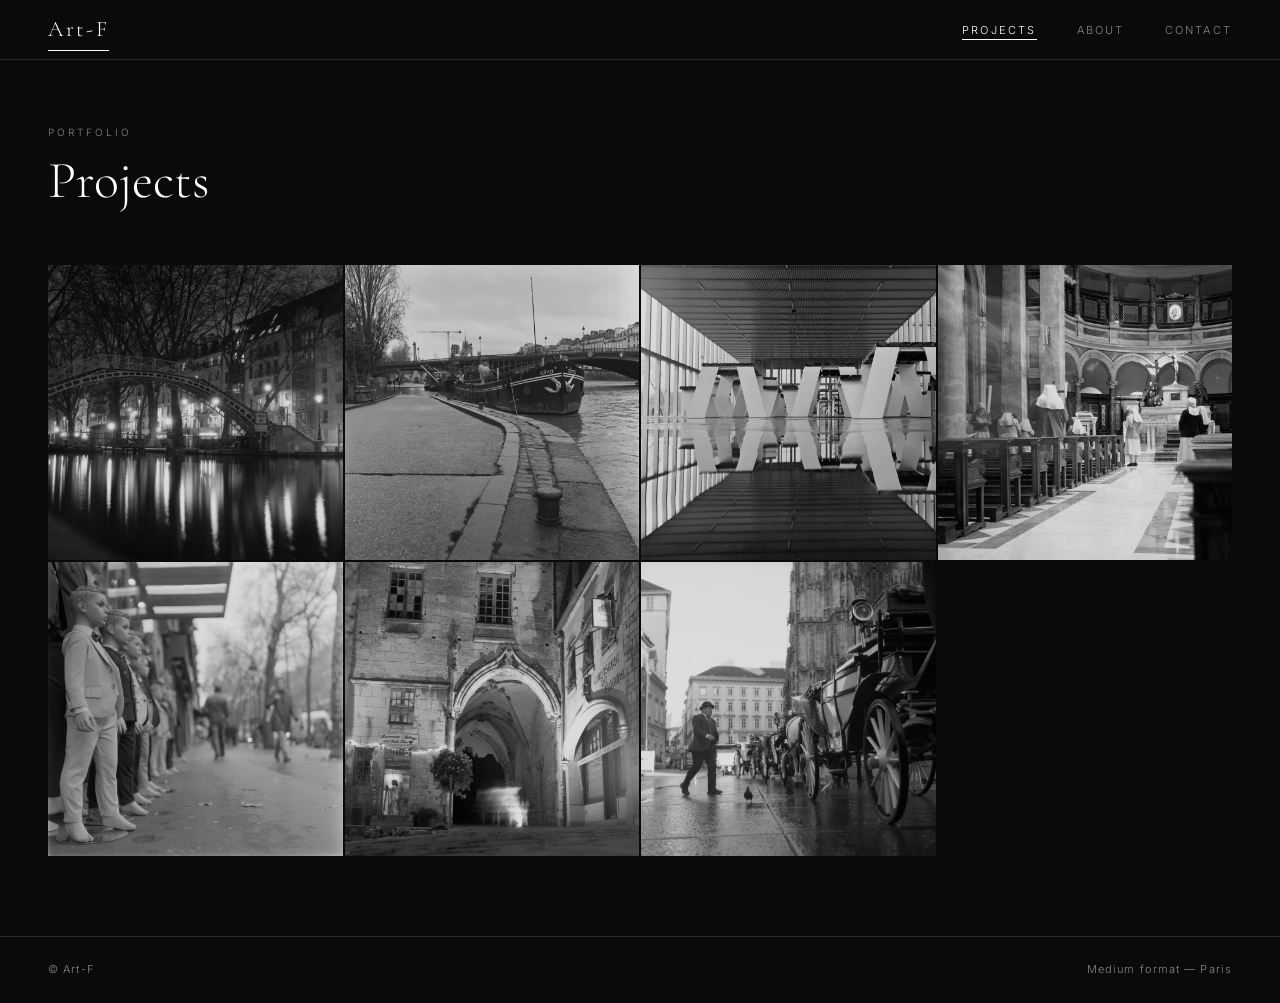
==== index.html @ 3a1bc7b4 "Initial commit" ====
<!DOCTYPE html>
<html lang="en">
<head>
  <meta charset="UTF-8">
  <meta name="viewport" content="width=device-width, initial-scale=1.0">
  <title>Art-F — Projects</title>
  <link rel="preconnect" href="https://fonts.googleapis.com">
  <link rel="preconnect" href="https://fonts.gstatic.com" crossorigin>
  <link href="https://fonts.googleapis.com/css2?family=Cormorant+Garamond:ital,wght@0,300;0,400;1,300&family=Inter:wght@300;400&display=swap" rel="stylesheet">
  <link rel="stylesheet" href="style.css">
</head>
<body>

<nav>
  <a href="index.html" class="nav-logo">Art-F</a>
  <ul class="nav-links">
    <li><a href="index.html" class="active">Projects</a></li>
    <li><a href="about.html">About</a></li>
    <li><a href="contact.html">Contact</a></li>
  </ul>
</nav>

<main class="page-projects">
  <p class="section-eyebrow">Portfolio</p>
  <h1 class="section-title">Projects</h1>
  <div class="series-grid" id="series-grid"></div>
</main>

<!-- LIGHTBOX -->
<div class="lightbox" id="lightbox">
  <div class="lightbox-header">
    <span class="lightbox-series-name" id="lb-title"></span>
    <button class="lightbox-close" id="lb-close">✕</button>
  </div>
  <div class="carousel">
    <button class="carousel-btn prev" id="btn-prev">&#8592;</button>
    <div class="carousel-track" id="carousel-track"></div>
    <button class="carousel-btn next" id="btn-next">&#8594;</button>
  </div>
  <div class="lightbox-footer" id="dots"></div>
</div>

<footer>
  <span>© Art-F</span>
  <span>Medium format — Paris</span>
</footer>

<script src="series.js"></script>
<script src="carousel.js"></script>
</body>
</html>
---- style.css ----
*, *::before, *::after { box-sizing: border-box; margin: 0; padding: 0; }

:root {
  --bg:      #0a0a0a;
  --surface: #161616;
  --border:  #2a2a2a;
  --text:    #f0f0f0;
  --muted:   #888888;
  --white:   #ffffff;
  --nav-h:   60px;
}

html { scroll-behavior: smooth; }

body {
  background: var(--bg);
  color: var(--text);
  font-family: 'Inter', sans-serif;
  font-weight: 300;
  font-size: 14px;
  line-height: 1.6;
  min-height: 100vh;
  display: flex;
  flex-direction: column;
}

main { flex: 1; }

/* ── NAV ── */
nav {
  position: sticky;
  top: 0;
  height: var(--nav-h);
  background: var(--bg);
  border-bottom: 1px solid var(--border);
  display: flex;
  align-items: center;
  justify-content: space-between;
  padding: 0 48px;
  z-index: 100;
}

.nav-logo {
  font-family: 'Cormorant Garamond', serif;
  font-weight: 300;
  font-size: 22px;
  letter-spacing: 0.12em;
  color: var(--white);
  text-decoration: none;
  position: relative;
}

.nav-logo::after {
  content: '';
  position: absolute;
  bottom: -4px; left: 0;
  height: 1px;
  background: var(--white);
  width: 0;
  animation: rule-draw 1.2s ease forwards 0.3s;
}

@keyframes rule-draw { to { width: 100%; } }

.nav-links {
  display: flex;
  gap: 40px;
  list-style: none;
}

.nav-links a {
  color: var(--muted);
  text-decoration: none;
  font-size: 11px;
  letter-spacing: 0.2em;
  text-transform: uppercase;
  transition: color 0.2s;
}

.nav-links a:hover,
.nav-links a.active { color: var(--white); }

.nav-links a.active {
  border-bottom: 1px solid var(--white);
  padding-bottom: 2px;
}

/* ── PAGE PADDING ── */
.page-projects,
.page-about,
.page-contact {
  padding: 64px 48px 80px;
}

.page-about  { background: var(--surface); }
.page-contact { background: var(--bg); }

/* ── COMMON HEADINGS ── */
.section-eyebrow {
  font-size: 10px;
  letter-spacing: 0.3em;
  text-transform: uppercase;
  color: var(--muted);
  margin-bottom: 12px;
}

.section-title {
  font-family: 'Cormorant Garamond', serif;
  font-weight: 300;
  font-size: clamp(32px, 5vw, 52px);
  color: var(--white);
  line-height: 1.1;
  margin-bottom: 56px;
}

/* ── PROJECTS GRID ── */
.series-grid {
  display: grid;
  grid-template-columns: repeat(auto-fill, minmax(280px, 1fr));
  gap: 2px;
}

.series-card {
  position: relative;
  aspect-ratio: 1;
  overflow: hidden;
  cursor: pointer;
  background: var(--surface);
}

.series-card img {
  width: 100%;
  height: 100%;
  object-fit: cover;
  display: block;
  filter: grayscale(100%);
  transition: transform 0.6s ease, opacity 0.3s ease;
  opacity: 0.85;
}

.series-card:hover img { transform: scale(1.04); opacity: 1; }

.series-card-label {
  position: absolute;
  bottom: 0; left: 0; right: 0;
  padding: 40px 20px 20px;
  background: linear-gradient(transparent, rgba(0,0,0,0.85));
  opacity: 0;
  transition: opacity 0.3s ease;
}

.series-card:hover .series-card-label { opacity: 1; }

.series-card-title {
  font-family: 'Cormorant Garamond', serif;
  font-weight: 300;
  font-size: 20px;
  color: var(--white);
  letter-spacing: 0.05em;
}

.series-card-sub {
  font-size: 10px;
  letter-spacing: 0.2em;
  text-transform: uppercase;
  color: var(--muted);
  margin-top: 4px;
}

/* ── LIGHTBOX ── */
.lightbox {
  display: none;
  position: fixed;
  inset: 0;
  background: rgba(0,0,0,0.96);
  z-index: 200;
  flex-direction: column;
  align-items: center;
  justify-content: center;
}

.lightbox.active { display: flex; }

.lightbox-header {
  position: absolute;
  top: 0; left: 0; right: 0;
  height: var(--nav-h);
  display: flex;
  align-items: center;
  justify-content: space-between;
  padding: 0 32px;
  border-bottom: 1px solid var(--border);
}

.lightbox-series-name {
  font-family: 'Cormorant Garamond', serif;
  font-weight: 300;
  font-size: 18px;
  color: var(--white);
  letter-spacing: 0.08em;
}

.lightbox-close {
  background: none;
  border: none;
  color: var(--muted);
  font-size: 22px;
  cursor: pointer;
  transition: color 0.2s;
  font-family: 'Inter', sans-serif;
}

.lightbox-close:hover { color: var(--white); }

.carousel {
  width: 100%;
  max-width: 100%;
  padding: 0 56px;
  position: relative;
  display: flex;
  align-items: center;
  justify-content: center;
}

.carousel-track {
  width: 100%;
  max-height: calc(100vh - 120px);
  display: flex;
  align-items: center;
  justify-content: center;
}

.carousel-slide {
  display: none;
  flex-direction: column;
  align-items: center;
  gap: 16px;
  width: 100%;
}

.carousel-slide.active { display: flex; }

.carousel-slide img {
  max-height: calc(100vh - 130px);
  max-width: calc(100vw - 120px);
  object-fit: contain;
  filter: grayscale(100%);
  display: block;
}

.carousel-caption {
  font-size: 11px;
  letter-spacing: 0.15em;
  color: var(--muted);
  text-transform: uppercase;
  text-align: center;
}

.carousel-btn {
  position: absolute;
  top: 50%;
  transform: translateY(-50%);
  background: none;
  border: 1px solid var(--border);
  color: var(--muted);
  width: 40px; height: 40px;
  cursor: pointer;
  font-size: 16px;
  transition: border-color 0.2s, color 0.2s;
  display: flex; align-items: center; justify-content: center;
}

.carousel-btn:hover { border-color: var(--white); color: var(--white); }
.carousel-btn.prev  { left: 8px; }
.carousel-btn.next  { right: 8px; }

.lightbox-footer {
  position: absolute;
  bottom: 0; left: 0; right: 0;
  height: 56px;
  display: flex;
  align-items: center;
  justify-content: center;
  gap: 8px;
  border-top: 1px solid var(--border);
}

.dot {
  width: 5px; height: 5px;
  border-radius: 50%;
  background: var(--border);
  cursor: pointer;
  transition: background 0.2s;
  border: none;
}

.dot.active { background: var(--white); }

/* ── ABOUT ── */
.about-layout {
  display: grid;
  grid-template-columns: 1fr 1fr;
  gap: 80px;
  max-width: 960px;
}

.about-text p {
  color: var(--muted);
  margin-bottom: 20px;
  line-height: 1.8;
}

.about-text p strong { color: var(--text); font-weight: 400; }

.about-meta { border-top: 1px solid var(--border); padding-top: 32px; }

.meta-row {
  display: flex;
  justify-content: space-between;
  padding: 12px 0;
  border-bottom: 1px solid var(--border);
  font-size: 12px;
}

.meta-label {
  color: var(--muted);
  letter-spacing: 0.1em;
  text-transform: uppercase;
  font-size: 10px;
}

.meta-value { color: var(--text); }

.about-layout-3col {
  grid-template-columns: 1fr 1fr auto;
  gap: 60px;
  align-items: start;
}

.about-portrait {
  width: 360px;
}

.about-portrait img {
  width: 100%;
  display: block;
  filter: grayscale(100%);
  opacity: 0.9;
}

@media (max-width: 900px) {
  .about-layout-3col {
    grid-template-columns: 1fr;
  }
  .about-portrait { width: 100%; max-width: 320px; }
}

/* ── CONTACT ── */
.contact-layout { max-width: 480px; }

.contact-intro {
  color: var(--muted);
  margin-bottom: 40px;
  line-height: 1.8;
}

.contact-links { display: flex; flex-direction: column; }

.contact-link {
  display: flex;
  justify-content: space-between;
  align-items: center;
  padding: 18px 0;
  border-bottom: 1px solid var(--border);
  text-decoration: none;
  color: var(--text);
  font-size: 13px;
  letter-spacing: 0.05em;
  transition: color 0.2s;
}

.contact-link:first-child { border-top: 1px solid var(--border); }
.contact-link:hover { color: var(--white); }

.contact-link-arrow {
  color: var(--muted);
  font-size: 16px;
  transition: transform 0.2s, color 0.2s;
}

.contact-link:hover .contact-link-arrow { transform: translateX(4px); color: var(--white); }

/* ── FOOTER ── */
footer {
  padding: 24px 48px;
  border-top: 1px solid var(--border);
  display: flex;
  justify-content: space-between;
}

footer span { font-size: 11px; color: var(--muted); letter-spacing: 0.1em; }

/* ── RESPONSIVE ── */
@media (max-width: 640px) {
  nav, .page-projects, .page-about, .page-contact, footer { padding-left: 24px; padding-right: 24px; }
  .about-layout { grid-template-columns: 1fr; gap: 40px; }
  .carousel { padding: 0 48px; }
}

@media (prefers-reduced-motion: reduce) {
  .nav-logo::after { animation: none; width: 100%; }
  * { transition: none !important; }
}
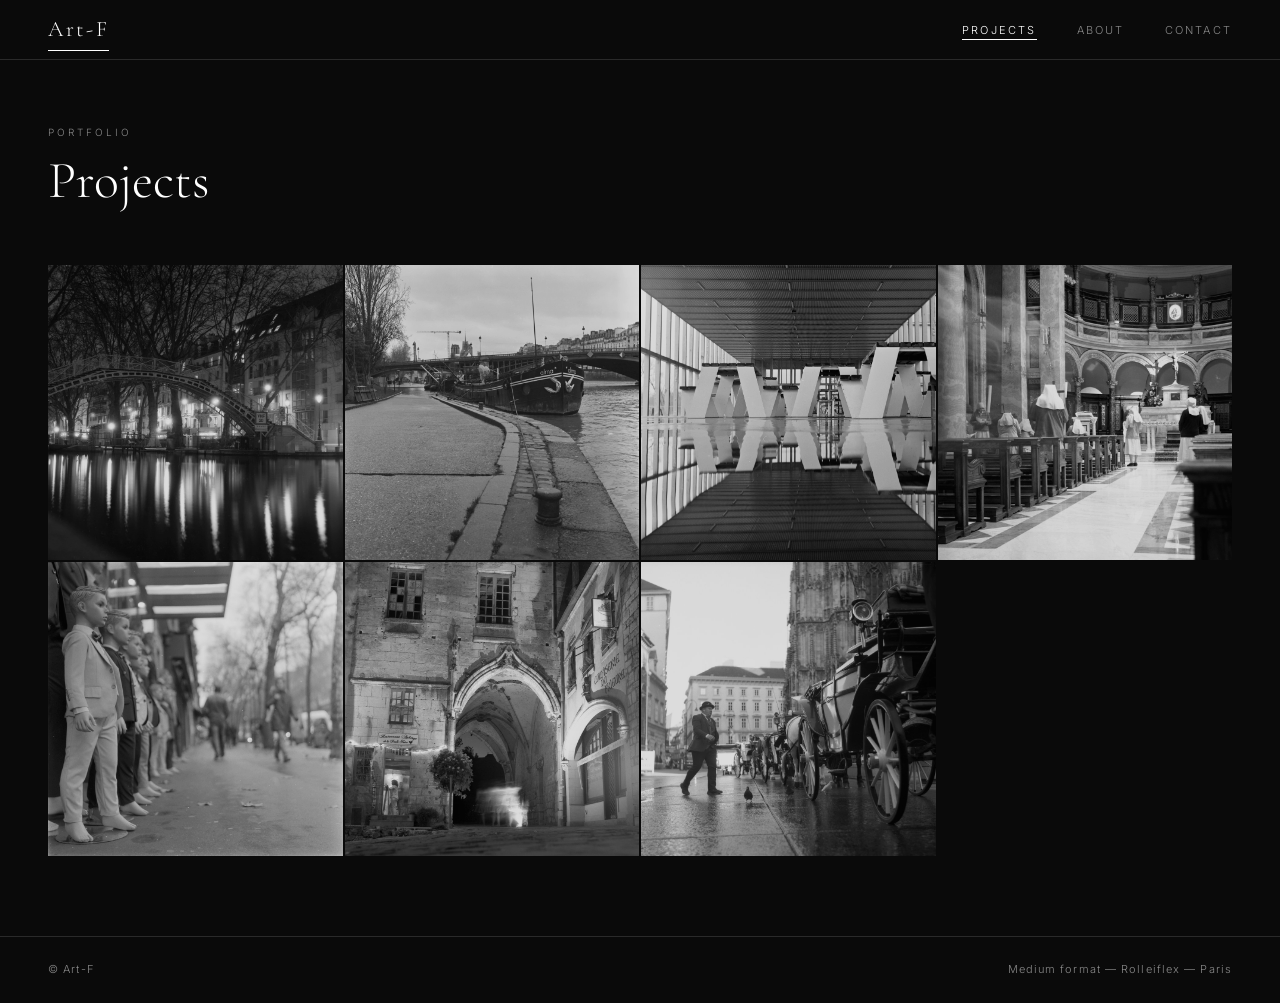
==== commit 65e5536a: "Update files" ====
--- a/index.html
+++ b/index.html
@@ -42,7 +42,7 @@
 
 <footer>
   <span>© Art-F</span>
-  <span>Medium format — Paris</span>
+  <span>Medium format — Rolleiflex — Paris</span>
 </footer>
 
 <script src="series.js"></script>
